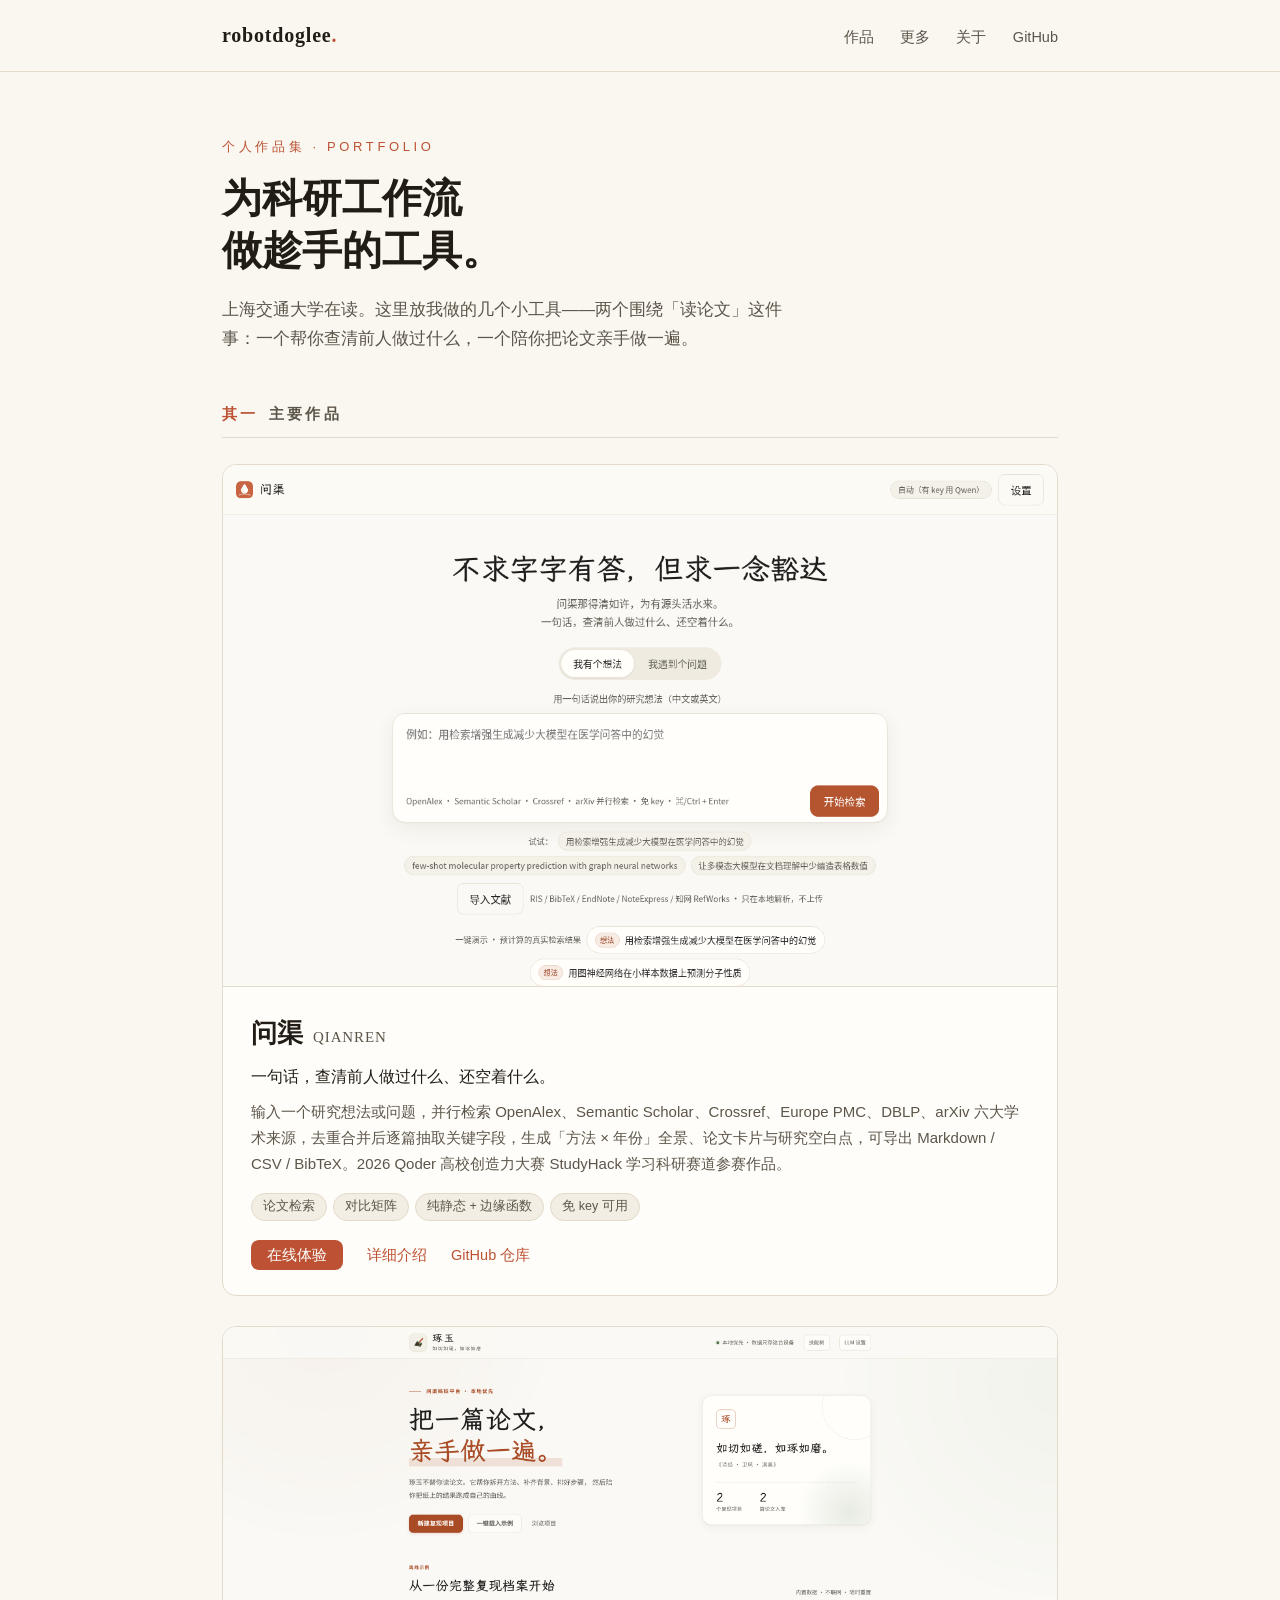
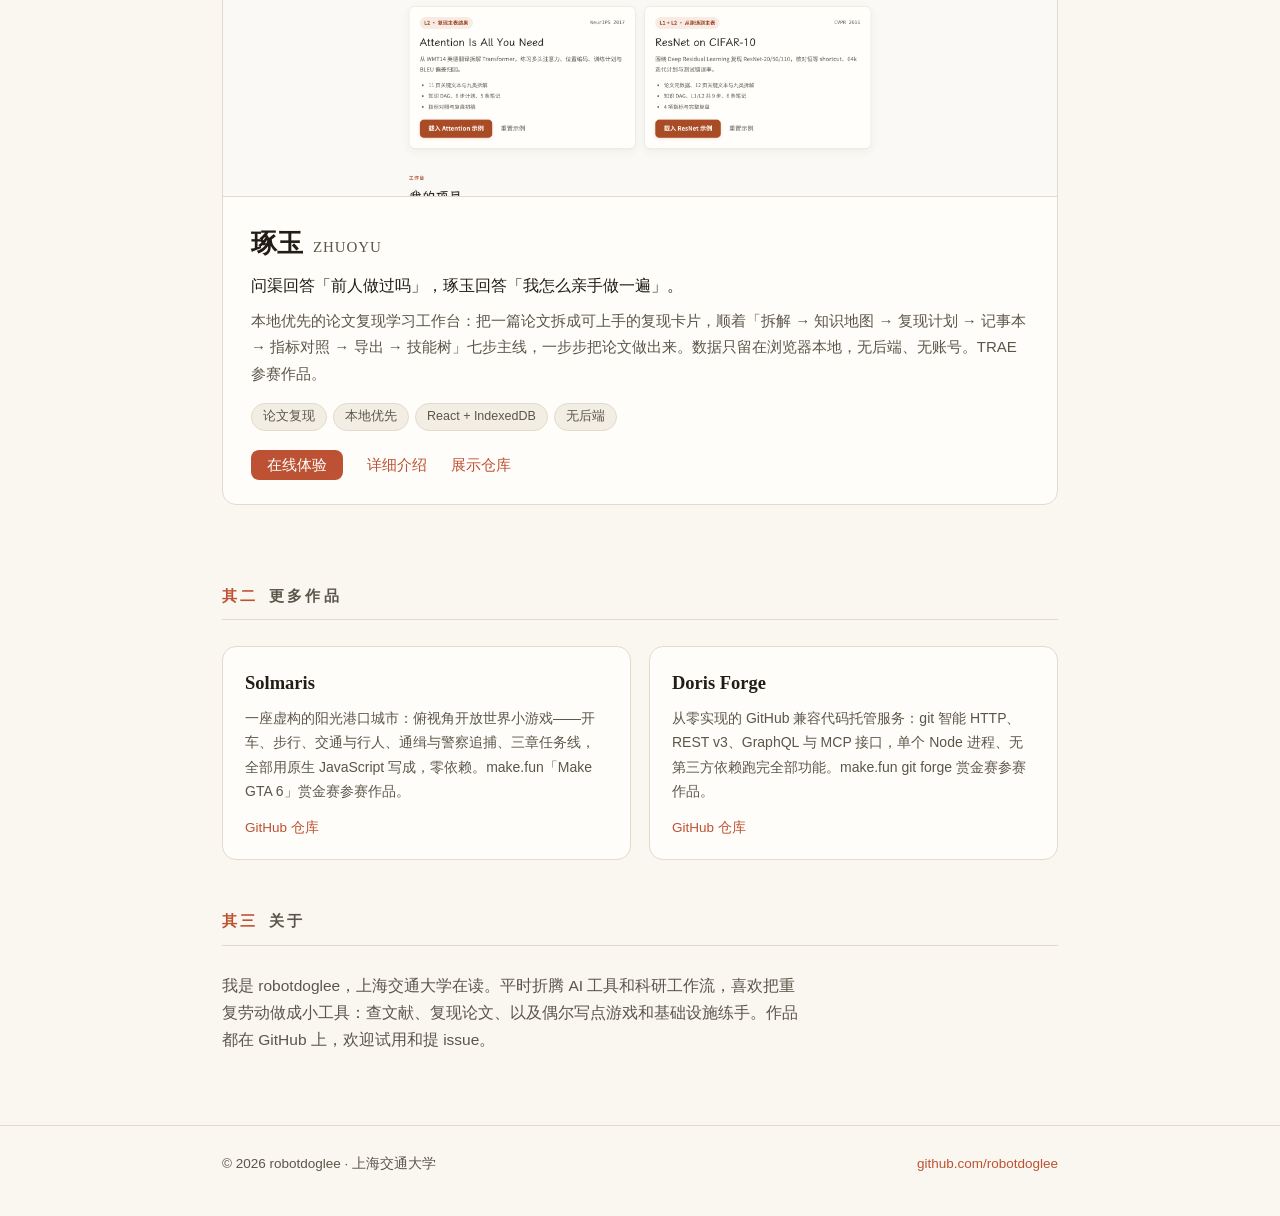
==== index.html @ 57406551 "Personal portfolio: 问渠 + 琢玉 works showcase" ====
<!DOCTYPE html>
<html lang="zh-CN">
<head>
<meta charset="utf-8">
<meta name="viewport" content="width=device-width, initial-scale=1">
<title>robotdoglee · 作品集</title>
<meta name="description" content="robotdoglee 的个人作品集：问渠（论文对比矩阵）与琢玉（论文复现工作台），以及其他小作品。上海交通大学。">
<link rel="stylesheet" href="style.css">
</head>
<body>
<header class="site">
  <div class="wrap">
    <a class="logo serif" href="./">robotdoglee<span class="dot">.</span></a>
    <nav class="main">
      <a href="#works">作品</a>
      <a href="#more">更多</a>
      <a href="#about">关于</a>
      <a href="https://github.com/robotdoglee">GitHub</a>
    </nav>
  </div>
</header>

<div class="wrap">
  <div class="hero">
    <div class="kicker">个人作品集 · PORTFOLIO</div>
    <h1 class="serif">为科研工作流<br>做趁手的工具。</h1>
    <p class="lede">上海交通大学在读。这里放我做的几个小工具——两个围绕「读论文」这件事：一个帮你查清前人做过什么，一个陪你把论文亲手做一遍。</p>
  </div>

  <section id="works">
    <h2 class="sec"><span class="no">其一</span>主要作品</h2>

    <div class="work">
      <a href="qianren.html"><img class="shot" src="assets/qianren-home.png" alt="问渠首页"></a>
      <div class="body">
        <h3 class="serif">问渠<span class="en">QIANREN</span></h3>
        <p class="tagline">一句话，查清前人做过什么、还空着什么。</p>
        <p class="desc">输入一个研究想法或问题，并行检索 OpenAlex、Semantic Scholar、Crossref、Europe PMC、DBLP、arXiv 六大学术来源，去重合并后逐篇抽取关键字段，生成「方法 × 年份」全景、论文卡片与研究空白点，可导出 Markdown / CSV / BibTeX。2026 Qoder 高校创造力大赛 StudyHack 学习科研赛道参赛作品。</p>
        <div class="tags"><span>论文检索</span><span>对比矩阵</span><span>纯静态 + 边缘函数</span><span>免 key 可用</span></div>
        <div class="links">
          <a class="primary" href="https://qianren-9o3elwijmv8.qoder.zone">在线体验</a>
          <a href="qianren.html">详细介绍</a>
          <a href="https://github.com/robotdoglee/qianren">GitHub 仓库</a>
        </div>
      </div>
    </div>

    <div class="work">
      <a href="zhuoyu.html"><img class="shot" src="assets/zhuoyu-home.png" alt="琢玉首页"></a>
      <div class="body">
        <h3 class="serif">琢玉<span class="en">ZHUOYU</span></h3>
        <p class="tagline">问渠回答「前人做过吗」，琢玉回答「我怎么亲手做一遍」。</p>
        <p class="desc">本地优先的论文复现学习工作台：把一篇论文拆成可上手的复现卡片，顺着「拆解 → 知识地图 → 复现计划 → 记事本 → 指标对照 → 导出 → 技能树」七步主线，一步步把论文做出来。数据只留在浏览器本地，无后端、无账号。TRAE 参赛作品。</p>
        <div class="tags"><span>论文复现</span><span>本地优先</span><span>React + IndexedDB</span><span>无后端</span></div>
        <div class="links">
          <a class="primary" href="https://37km306o1q81r6izvma.traesite.cn">在线体验</a>
          <a href="zhuoyu.html">详细介绍</a>
          <a href="https://github.com/robotdoglee/zhuoyu-showcase">展示仓库</a>
        </div>
      </div>
    </div>
  </section>

  <section id="more">
    <h2 class="sec"><span class="no">其二</span>更多作品</h2>
    <div class="mini-grid">
      <div class="mini">
        <h3 class="serif">Solmaris</h3>
        <p>一座虚构的阳光港口城市：俯视角开放世界小游戏——开车、步行、交通与行人、通缉与警察追捕、三章任务线，全部用原生 JavaScript 写成，零依赖。make.fun「Make GTA 6」赏金赛参赛作品。</p>
        <div class="links"><a href="https://github.com/robotdoglee/doris-gta6">GitHub 仓库</a></div>
      </div>
      <div class="mini">
        <h3 class="serif">Doris Forge</h3>
        <p>从零实现的 GitHub 兼容代码托管服务：git 智能 HTTP、REST v3、GraphQL 与 MCP 接口，单个 Node 进程、无第三方依赖跑完全部功能。make.fun git forge 赏金赛参赛作品。</p>
        <div class="links"><a href="https://github.com/robotdoglee/doris-forge">GitHub 仓库</a></div>
      </div>
    </div>
  </section>

  <section id="about">
    <h2 class="sec"><span class="no">其三</span>关于</h2>
    <p style="color:var(--ink-2);font-size:15.5px;max-width:38em;">我是 robotdoglee，上海交通大学在读。平时折腾 AI 工具和科研工作流，喜欢把重复劳动做成小工具：查文献、复现论文、以及偶尔写点游戏和基础设施练手。作品都在 GitHub 上，欢迎试用和提 issue。</p>
  </section>
</div>

<footer class="site">
  <div class="wrap">
    <span>© 2026 robotdoglee · 上海交通大学</span>
    <span><a href="https://github.com/robotdoglee">github.com/robotdoglee</a></span>
  </div>
</footer>
</body>
</html>
---- style.css ----
:root {
  --paper: #faf7f1;
  --paper-2: #f3eee4;
  --ink: #211c15;
  --ink-2: #5c554a;
  --line: #e3dacb;
  --accent: #bc5233;
  --accent-soft: #f5e3d8;
  --card: #fffdf9;
  --radius: 14px;
}
* { box-sizing: border-box; margin: 0; padding: 0; }
html { scroll-behavior: smooth; }
body {
  background: var(--paper);
  color: var(--ink);
  font-family: "PingFang SC", "Hiragino Sans GB", "Microsoft YaHei", "Noto Sans CJK SC", sans-serif;
  line-height: 1.75;
  -webkit-font-smoothing: antialiased;
}
.serif { font-family: "Noto Serif CJK SC", "Songti SC", "STSong", "SimSun", serif; }
a { color: var(--accent); text-decoration: none; }
a:hover { text-decoration: underline; }
img { max-width: 100%; display: block; }

.wrap { max-width: 880px; margin: 0 auto; padding: 0 22px; }

header.site {
  border-bottom: 1px solid var(--line);
  background: var(--paper);
}
header.site .wrap {
  display: flex; align-items: baseline; justify-content: space-between;
  padding-top: 18px; padding-bottom: 18px;
}
.logo { font-size: 20px; font-weight: 700; letter-spacing: .04em; color: var(--ink); }
.logo:hover { text-decoration: none; }
.logo .dot { color: var(--accent); }
nav.main a { color: var(--ink-2); margin-left: 22px; font-size: 14.5px; }
nav.main a:hover { color: var(--accent); text-decoration: none; }

.hero { padding: 64px 0 8px; }
.hero .kicker { color: var(--accent); font-size: 13px; letter-spacing: .28em; margin-bottom: 14px; }
.hero h1 { font-size: 40px; line-height: 1.3; font-weight: 700; }
.hero p.lede { margin-top: 18px; color: var(--ink-2); font-size: 16.5px; max-width: 34em; }

section { padding: 40px 0 8px; }
h2.sec {
  font-size: 15px; letter-spacing: .22em; color: var(--ink-2);
  border-bottom: 1px solid var(--line); padding-bottom: 10px; margin-bottom: 26px;
}
h2.sec .no { color: var(--accent); margin-right: 10px; }

.work {
  background: var(--card); border: 1px solid var(--line); border-radius: var(--radius);
  overflow: hidden; margin-bottom: 30px;
}
.work .shot { border-bottom: 1px solid var(--line); }
.work .body { padding: 24px 28px 26px; }
.work h3 { font-size: 26px; font-weight: 700; }
.work h3 .en { font-size: 15px; color: var(--ink-2); font-weight: 400; margin-left: 10px; letter-spacing: .06em; }
.work .tagline { color: var(--ink); margin-top: 6px; font-size: 16px; }
.work .desc { color: var(--ink-2); margin-top: 8px; font-size: 15px; }
.tags { margin-top: 14px; }
.tags span {
  display: inline-block; font-size: 12.5px; color: var(--ink-2);
  background: var(--paper-2); border: 1px solid var(--line); border-radius: 999px;
  padding: 2px 11px; margin: 0 6px 6px 0;
}
.links { margin-top: 16px; font-size: 14.5px; }
.links a { margin-right: 20px; }
.links a.primary {
  background: var(--accent); color: #fff; padding: 7px 16px; border-radius: 8px;
}
.links a.primary:hover { text-decoration: none; opacity: .92; }

.mini-grid { display: grid; grid-template-columns: 1fr 1fr; gap: 18px; }
.mini {
  background: var(--card); border: 1px solid var(--line); border-radius: var(--radius);
  padding: 20px 22px;
}
.mini h3 { font-size: 18.5px; }
.mini p { color: var(--ink-2); font-size: 14px; margin-top: 6px; }
.mini .links { margin-top: 12px; font-size: 13.5px; }
@media (max-width: 640px) { .mini-grid { grid-template-columns: 1fr; } .hero h1 { font-size: 31px; } }

article.page { padding: 48px 0 10px; }
article.page .kicker { color: var(--accent); font-size: 13px; letter-spacing: .28em; }
article.page h1 { font-size: 36px; margin-top: 10px; line-height: 1.35; }
article.page .sub { color: var(--ink-2); margin-top: 12px; font-size: 16.5px; max-width: 36em; }
article.page h2 { font-size: 21px; margin: 38px 0 12px; }
article.page p { margin: 10px 0; color: #35301f; }
article.page ul { margin: 10px 0 10px 1.3em; }
article.page li { margin: 5px 0; }
article.page figure { margin: 26px 0; }
article.page figure img { border: 1px solid var(--line); border-radius: var(--radius); }
article.page figcaption { color: var(--ink-2); font-size: 13.5px; text-align: center; margin-top: 8px; }
.backlink { font-size: 14px; }

footer.site {
  margin-top: 64px; border-top: 1px solid var(--line);
  padding: 26px 0 40px; color: var(--ink-2); font-size: 13.5px;
}
footer.site .wrap { display: flex; justify-content: space-between; flex-wrap: wrap; gap: 8px; }
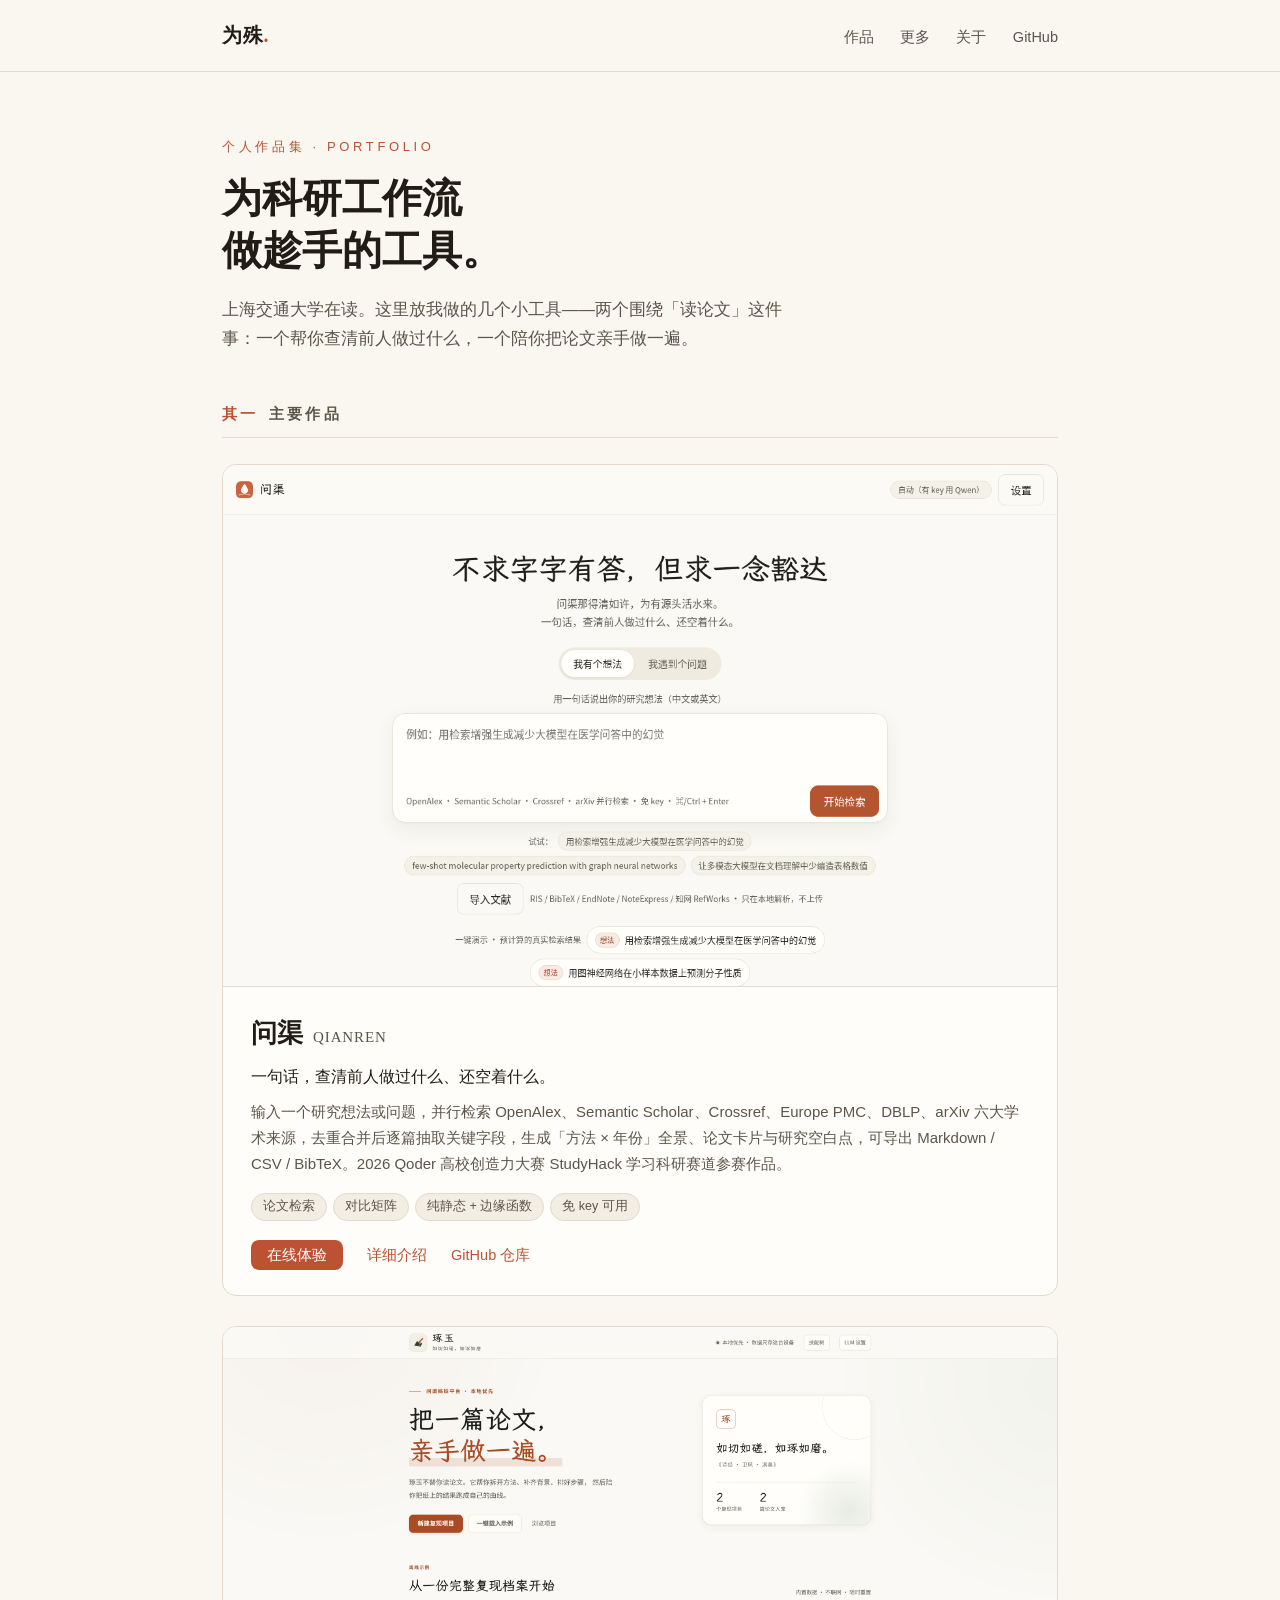
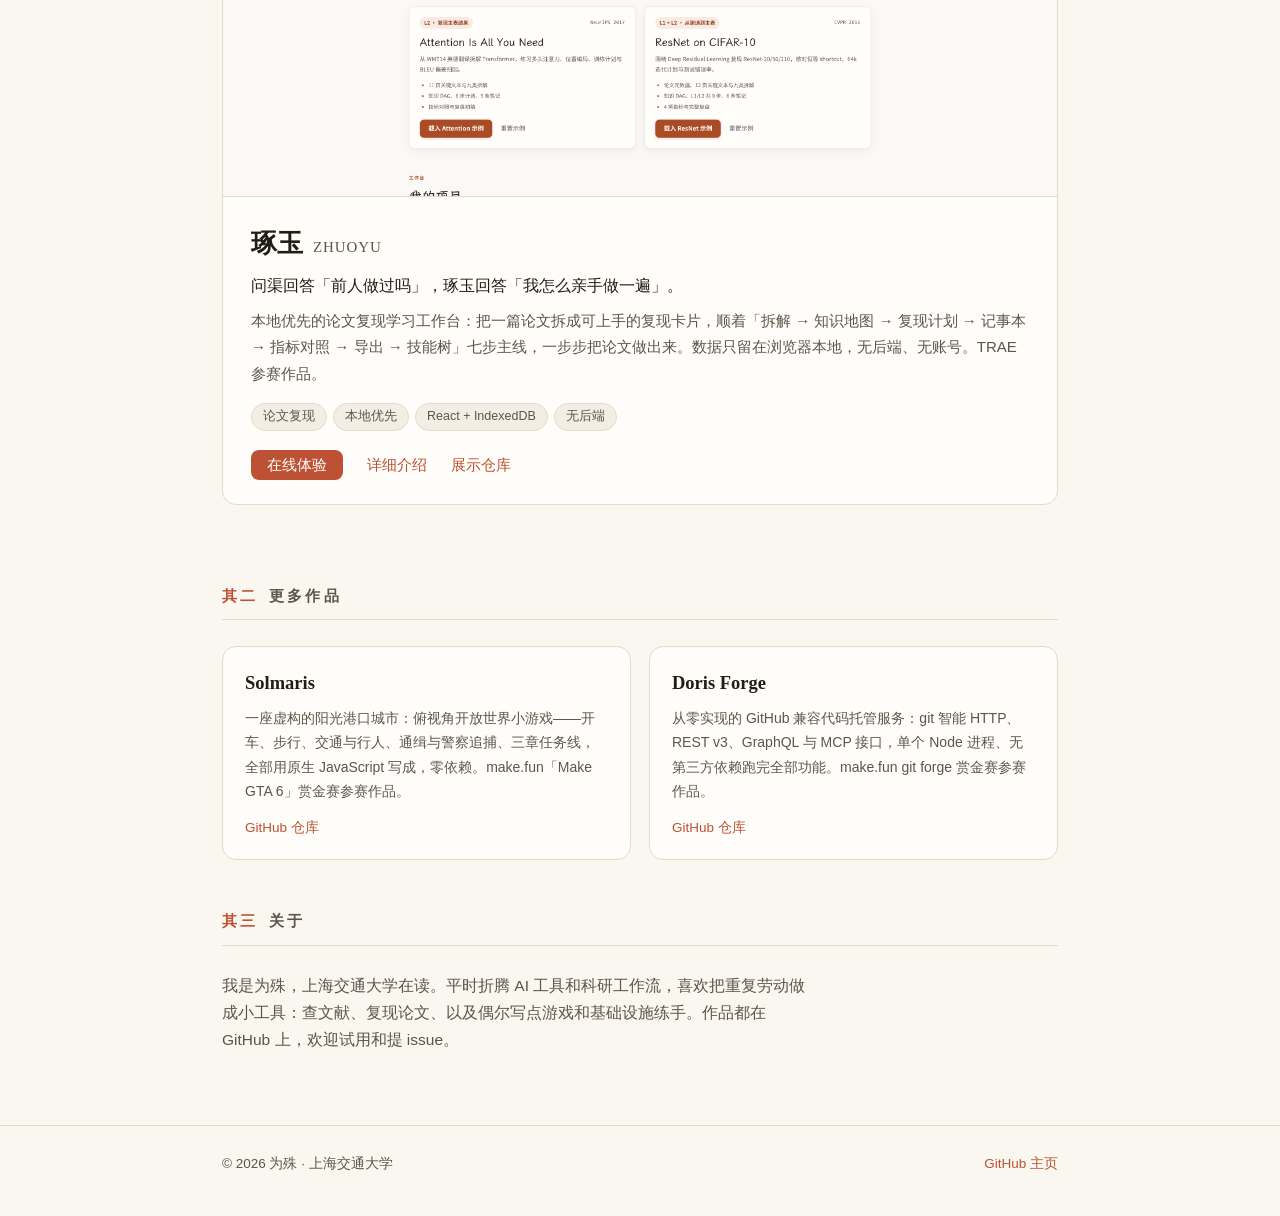
==== commit 0da58f76: "Rename display name to 为殊" ====
--- a/index.html
+++ b/index.html
@@ -3,14 +3,14 @@
 <head>
 <meta charset="utf-8">
 <meta name="viewport" content="width=device-width, initial-scale=1">
-<title>robotdoglee · 作品集</title>
-<meta name="description" content="robotdoglee 的个人作品集：问渠（论文对比矩阵）与琢玉（论文复现工作台），以及其他小作品。上海交通大学。">
+<title>为殊 · 作品集</title>
+<meta name="description" content="为殊的个人作品集：问渠（论文对比矩阵）与琢玉（论文复现工作台），以及其他小作品。上海交通大学。">
 <link rel="stylesheet" href="style.css">
 </head>
 <body>
 <header class="site">
   <div class="wrap">
-    <a class="logo serif" href="./">robotdoglee<span class="dot">.</span></a>
+    <a class="logo serif" href="./">为殊<span class="dot">.</span></a>
     <nav class="main">
       <a href="#works">作品</a>
       <a href="#more">更多</a>
@@ -79,14 +79,14 @@
 
   <section id="about">
     <h2 class="sec"><span class="no">其三</span>关于</h2>
-    <p style="color:var(--ink-2);font-size:15.5px;max-width:38em;">我是 robotdoglee，上海交通大学在读。平时折腾 AI 工具和科研工作流，喜欢把重复劳动做成小工具：查文献、复现论文、以及偶尔写点游戏和基础设施练手。作品都在 GitHub 上，欢迎试用和提 issue。</p>
+    <p style="color:var(--ink-2);font-size:15.5px;max-width:38em;">我是为殊，上海交通大学在读。平时折腾 AI 工具和科研工作流，喜欢把重复劳动做成小工具：查文献、复现论文、以及偶尔写点游戏和基础设施练手。作品都在 GitHub 上，欢迎试用和提 issue。</p>
   </section>
 </div>
 
 <footer class="site">
   <div class="wrap">
-    <span>© 2026 robotdoglee · 上海交通大学</span>
-    <span><a href="https://github.com/robotdoglee">github.com/robotdoglee</a></span>
+    <span>© 2026 为殊 · 上海交通大学</span>
+    <span><a href="https://github.com/robotdoglee">GitHub 主页</a></span>
   </div>
 </footer>
 </body>
